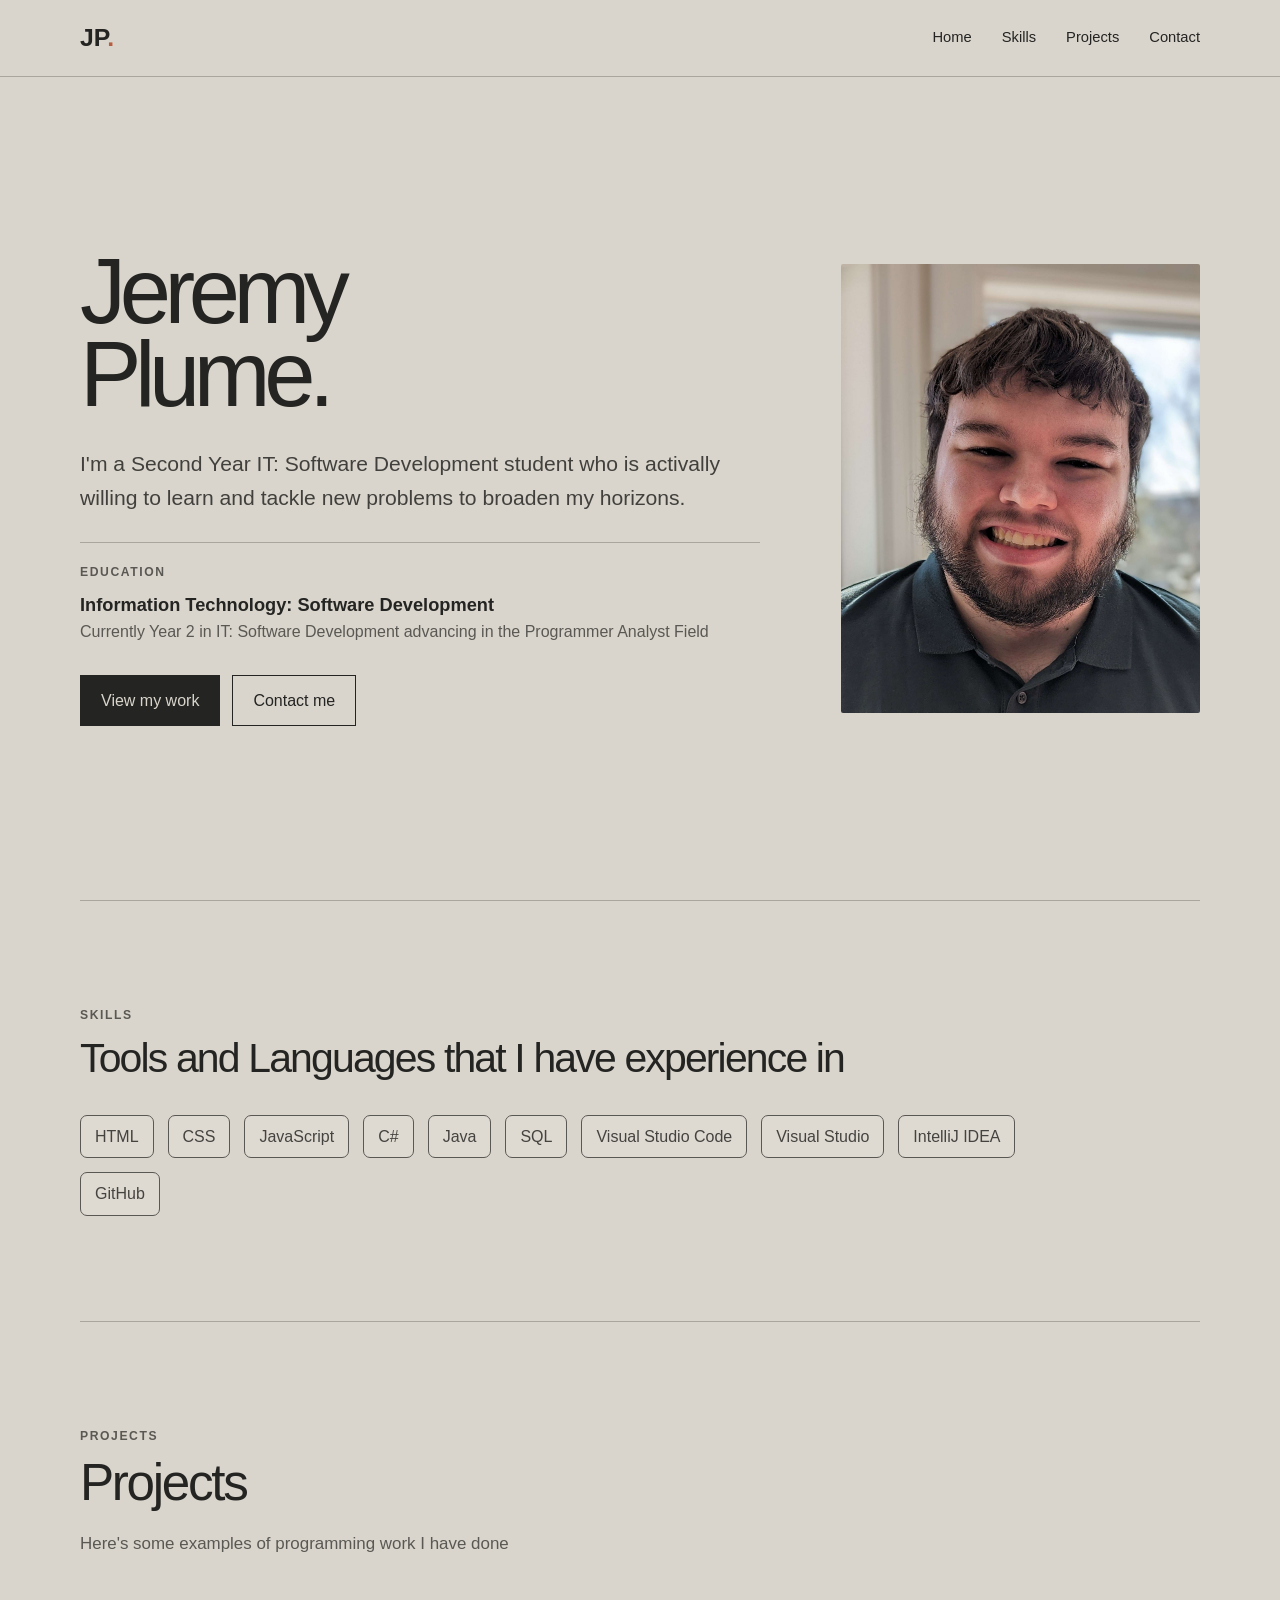
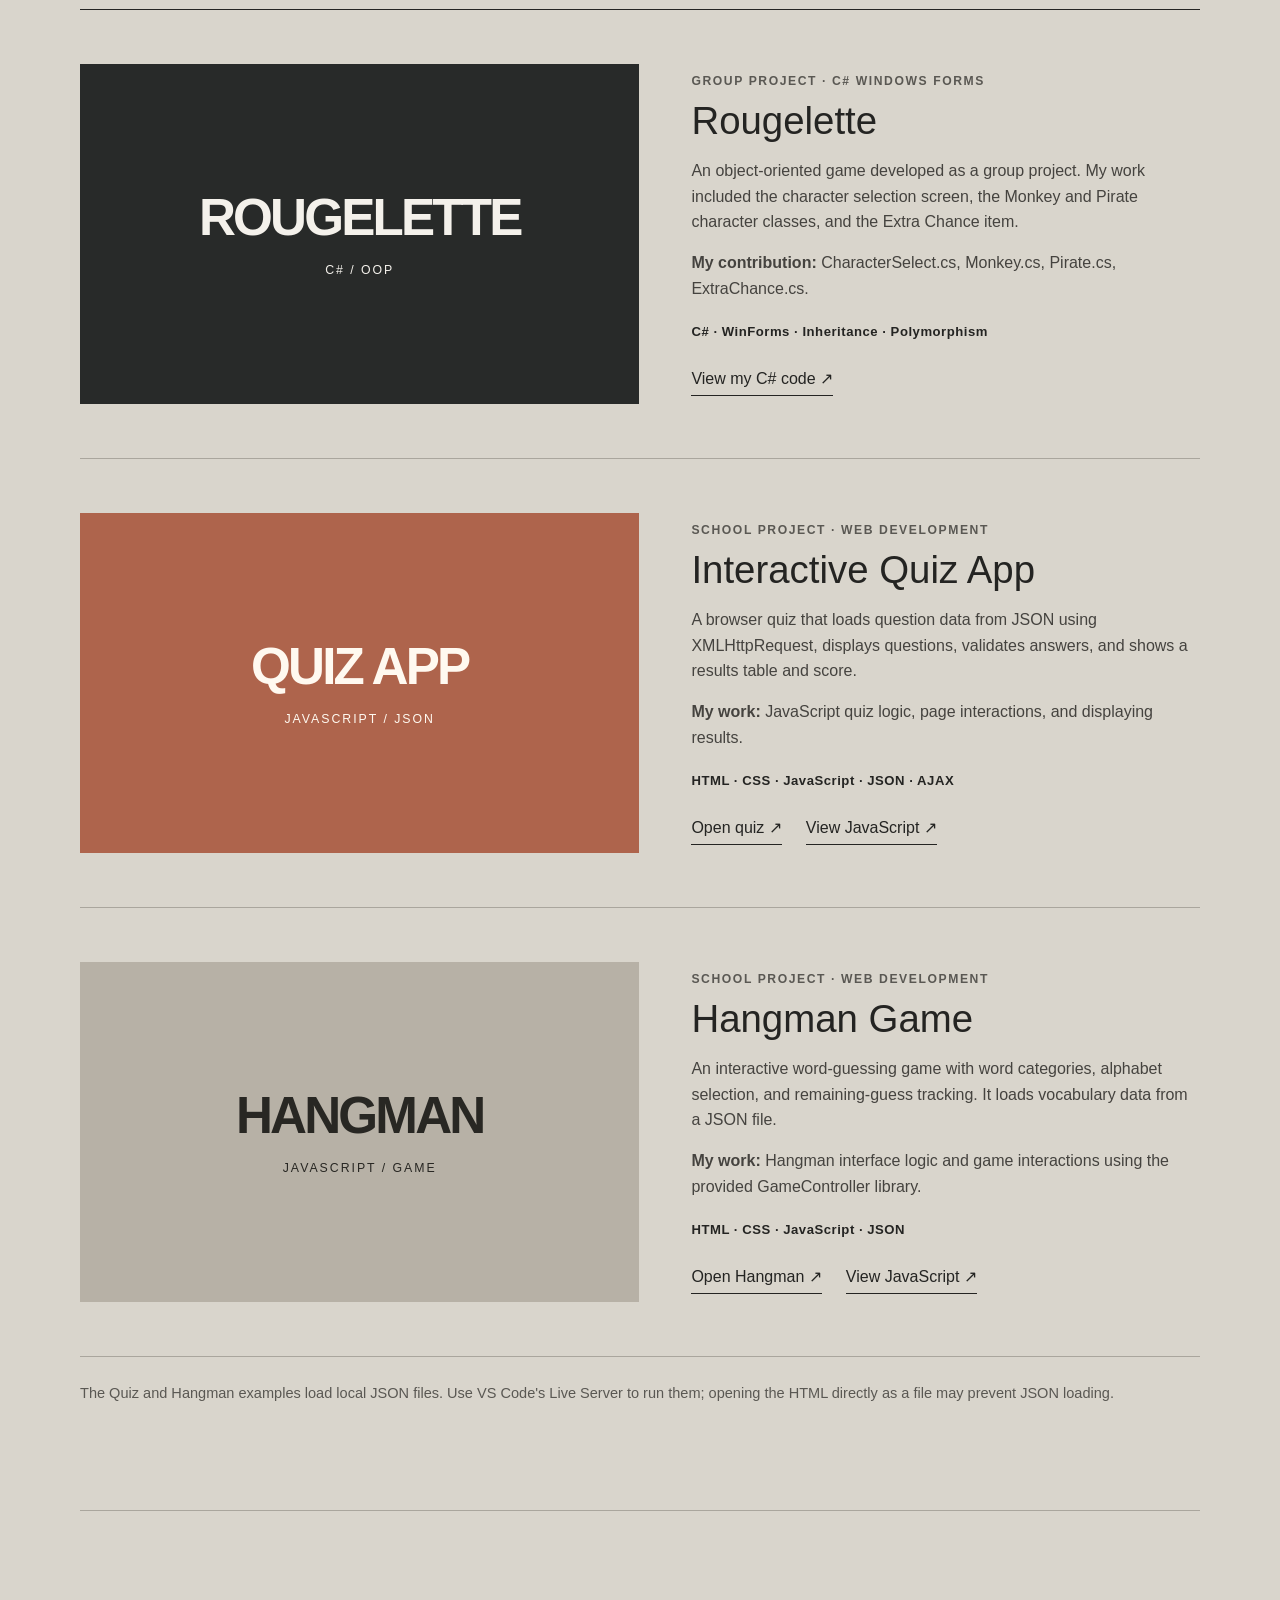
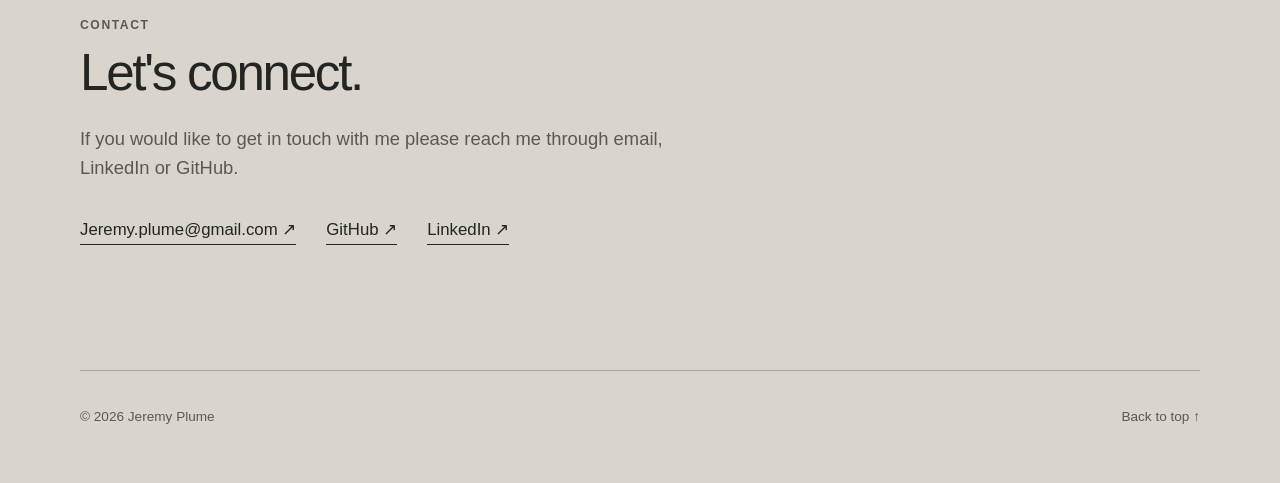
==== index.html @ 267f4048 "Add portfolio website" ====
<!DOCTYPE html>
<html lang="en">
<head>
    <meta charset="UTF-8">
    <meta name="viewport" content="width=device-width, initial-scale=1.0">
    <meta name="description" content="Jeremy Plume's software development portfolio: skills, class projects, and code examples.">
    <title>Jeremy Plume | Software Development Portfolio</title>
    <link rel="stylesheet" href="css/style.css">
</head>
<body>
    <header class="site-header">
        <nav class="navbar" aria-label="Main navigation">
            <a class="logo" href="#home">JP<span>.</span></a>
            <div class="nav-links">
                <a href="#home">Home</a>
                <a href="#skills">Skills</a>
                <a href="#projects">Projects</a>
                <a href="#contact">Contact</a>
            </div>
        </nav>
    </header>

    <main>
        <section id="home" class="hero section">
            <div class="hero-content">
                <h1>Jeremy<br>Plume.</h1>
                <p class="hero-text">I'm a Second Year IT: Software Development student who is activally willing to learn and tackle new problems to broaden my horizons. </p>
                <div class="hero-education">
                    <p class="small-heading">EDUCATION</p>
                    <p class="education-program">Information Technology: Software Development</p>
                    <p class="education-school">Currently Year 2 in IT: Software Development advancing in the Programmer Analyst Field</p>
                </div>
                <div class="hero-buttons">
                    <a class="button button-primary" href="#projects">View my work</a>
                    <a class="button button-secondary" href="#contact">Contact me</a>
                </div>
            </div>
            <div class="hero-card">
                <img class="profile-photo" src="images/jeremy-plume.jpg" alt="Portrait of Jeremy Plume" width="1312" height="1148">
            </div>
        </section>

        <section id="skills" class="section">
            <div class="section-heading skills-heading">
                <p class="eyebrow">SKILLS</p>
                <h2>Tools and Languages that I have experience in</h2>
            </div>

            <ul class="skill-tags">
                <li>HTML</li>
                <li>CSS</li>
                <li>JavaScript</li>
                <li>C#</li>
                <li>Java</li>
                <li>SQL</li>
                <li>Visual Studio Code</li>
                <li>Visual Studio</li>
                <li>IntelliJ IDEA</li>
                <li>GitHub</li>
            </ul>
        </section>

        <section id="projects" class="section">
            <div class="section-heading">
                <p class="eyebrow">PROJECTS</p>
                <h2 class="projects-title">Projects</h2>
                <p>Here's some examples of programming work I have done</p>
            </div>
            <div class="project-list">
                <article class="project-card">
                    <div class="project-image placeholder-one"><span>ROUGELETTE<span class="visual-subtitle">C# / OOP</span></span></div>
                    <div class="project-info">
                        <p class="project-type">GROUP PROJECT · C# WINDOWS FORMS</p>
                        <h3>Rougelette</h3>
                        <p>An object-oriented game developed as a group project. My work included the character selection screen, the Monkey and Pirate character classes, and the Extra Chance item.</p>
                        <p class="role"><strong>My contribution:</strong> CharacterSelect.cs, Monkey.cs, Pirate.cs, ExtraChance.cs.</p>
                        <p class="technology">C# · WinForms · Inheritance · Polymorphism</p>
                        <div class="project-links"><a href="projects/rougelette-code.html">View my C# code ↗</a></div>
                    </div>
                </article>
                <article class="project-card">
                    <div class="project-image placeholder-two"><span>QUIZ APP<span class="visual-subtitle">JAVASCRIPT / JSON</span></span></div>
                    <div class="project-info">
                        <p class="project-type">SCHOOL PROJECT · WEB DEVELOPMENT</p>
                        <h3>Interactive Quiz App</h3>
                        <p>A browser quiz that loads question data from JSON using XMLHttpRequest, displays questions, validates answers, and shows a results table and score.</p>
                        <p class="role"><strong>My work:</strong> JavaScript quiz logic, page interactions, and displaying results.</p>
                        <p class="technology">HTML · CSS · JavaScript · JSON · AJAX</p>
                        <div class="project-links"><a href="projects/quiz/index.html">Open quiz ↗</a><a href="projects/quiz/quizfilesb.js">View JavaScript ↗</a></div>
                    </div>
                </article>
                <article class="project-card">
                    <div class="project-image placeholder-three"><span>HANGMAN<span class="visual-subtitle">JAVASCRIPT / GAME</span></span></div>
                    <div class="project-info">
                        <p class="project-type">SCHOOL PROJECT · WEB DEVELOPMENT</p>
                        <h3>Hangman Game</h3>
                        <p>An interactive word-guessing game with word categories, alphabet selection, and remaining-guess tracking. It loads vocabulary data from a JSON file.</p>
                        <p class="role"><strong>My work:</strong> Hangman interface logic and game interactions using the provided GameController library.</p>
                        <p class="technology">HTML · CSS · JavaScript · JSON</p>
                        <div class="project-links"><a href="projects/hangman/index.html">Open Hangman ↗</a><a href="projects/hangman/hangman.js">View JavaScript ↗</a></div>
                    </div>
                </article>
            </div>
            <p class="project-note">The Quiz and Hangman examples load local JSON files. Use VS Code's Live Server to run them; opening the HTML directly as a file may prevent JSON loading.</p>
        </section>

        <section id="contact" class="section contact-section">
            <p class="eyebrow">CONTACT</p>
            <h2>Let's connect.</h2>
            <p class="contact-intro">If you would like to get in touch with me please reach me through email, LinkedIn or GitHub.</p>
            <div class="contact-links">
                <a href="mailto:Jeremy.plume@gmail.com">Jeremy.plume@gmail.com ↗</a>
                <a href="https://github.com/jeremyplume" target="_blank" rel="noopener noreferrer">GitHub ↗</a>
                <a href="https://www.linkedin.com/in/jeremy-plume-70a79443a/" target="_blank" rel="noopener noreferrer">LinkedIn ↗</a>
            </div>
        </section>
    </main>
    <footer><p>© 2026 Jeremy Plume</p><a href="#home">Back to top ↑</a></footer>
</body>
</html>
---- css/style.css ----
/* JEREMY PLUME PORTFOLIO - responsive CSS, organized by page section */

:root { --bg: #d9d5cc; --ink: #242422; --muted: #5a5853; --line: #aaa69d; --accent: #b75d40; }
* { box-sizing: border-box; margin: 0; padding: 0; }
html { scroll-behavior: smooth; scroll-padding-top: 85px; }
body { background: var(--bg); color: var(--ink); font-family: Arial, Helvetica, sans-serif; line-height: 1.6; }
a { color: inherit; text-decoration: none; }
a:hover { opacity: .72; }
a:focus-visible { outline: 3px solid var(--accent); outline-offset: 4px; }
.section { width: min(1120px, calc(100% - 48px)); margin: 0 auto; padding: 105px 0; border-bottom: 1px solid var(--line); }
.eyebrow, .small-heading, .project-type { color: var(--muted); font-size: .76rem; font-weight: 700; letter-spacing: .13em; }
.section-heading { max-width: 730px; margin-bottom: 52px; }
.section-heading h2, .contact-section h2 { margin: 10px 0 20px; font-size: clamp(2.15rem, 4.5vw, 4rem); font-weight: 500; letter-spacing: -.045em; line-height: 1.05; }
.section-heading > p:last-child { max-width: 610px; color: var(--muted); font-size: 1.06rem; }
.section-heading .projects-title { font-size: clamp(2.4rem, 4vw, 3.6rem); }
/* Flexbox navigation */
.site-header { position: sticky; top: 0; z-index: 10; background: rgba(217, 213, 204, .97); border-bottom: 1px solid var(--line); }
.navbar { width: min(1120px, calc(100% - 48px)); min-height: 76px; margin: 0 auto; display: flex; align-items: center; justify-content: space-between; gap: 18px; }
.logo { font-size: 1.55rem; font-weight: 700; white-space: nowrap; }
.logo span { color: var(--accent); }
.nav-links { display: flex; flex-wrap: wrap; gap: clamp(12px, 2.5vw, 30px); }
.nav-links a { font-size: .92rem; }
/* Grid hero: name and photo side by side on wide screens */
.hero { min-height: calc(100vh - 76px); display: grid; grid-template-columns: minmax(0, 1.55fr) minmax(240px, .8fr); gap: clamp(28px, 5vw, 80px); align-items: center; }
.hero h1 { margin: 0 0 30px; font-size: clamp(3.8rem, 7.2vw, 6.6rem); font-weight: 500; letter-spacing: -.07em; line-height: .9; }
.hero-text { max-width: 690px; color: #41403c; font-size: clamp(1.07rem, 1.7vw, 1.32rem); }
.hero-education { max-width: 680px; margin-top: 28px; padding-top: 20px; border-top: 1px solid var(--line); }
.education-program { margin-top: 7px; font-size: 1.14rem; font-weight: 700; }
.education-school { color: var(--muted); }
.hero-buttons { display: flex; flex-wrap: wrap; gap: 12px; margin-top: 30px; }
.button { display: inline-block; padding: 12px 20px; border: 1px solid var(--ink); transition: transform .2s ease; }
.button:hover { transform: translateY(-2px); opacity: 1; }
.button-primary { background: var(--ink); color: var(--bg); }
.hero-card { width: 100%; }
/* Responsive image: no stretched face; portrait crop */
.profile-photo { display: block; width: 100%; height: auto; aspect-ratio: 4 / 5; object-fit: cover; object-position: center center; border-radius: 2px; }
/* Skills are displayed as individual outlined tags */
.skills-heading { max-width: 900px; margin-bottom: 32px; }
.skills-heading h2 { max-width: 900px; font-size: clamp(1.8rem, 3.2vw, 2.8rem); line-height: 1.15; }
.skill-tags { display: flex; flex-wrap: wrap; gap: 14px; list-style: none; max-width: 950px; }
.skill-tags li { padding: 8px 14px; border: 1px solid var(--muted); border-radius: 7px; color: #45433f; font-size: 1rem; background: rgba(255, 255, 255, .12); }

/* Project cards use a two-column CSS grid */
.project-list { border-top: 1px solid var(--ink); }
.project-card { display: grid; grid-template-columns: minmax(0, 1.1fr) minmax(0, 1fr); gap: 52px; padding: 54px 0; border-bottom: 1px solid var(--line); }
.project-image { min-height: 340px; display: grid; place-items: center; padding: 22px; text-align: center; }
.project-image > span { font-size: clamp(2rem, 4vw, 3.5rem); line-height: 1.1; font-weight: 700; letter-spacing: -.055em; }
.visual-subtitle { display: block; margin-top: 18px; font-size: .77rem; font-weight: 500; letter-spacing: .16em; }
.placeholder-one { background: #282a29; color: #f4f1eb; }
.placeholder-two { background: #ae644c; color: #fff9f0; }
.placeholder-three { background: #b7b1a6; color: #282723; }
.project-info { align-self: center; }
.project-info h3 { margin: 8px 0 17px; font-size: clamp(1.9rem, 3vw, 2.7rem); font-weight: 500; line-height: 1.08; }
.project-info > p:not(.project-type):not(.technology) { color: #45433f; }
.role { margin-top: 15px; }
.technology { margin-top: 20px; font-size: .82rem; font-weight: 700; letter-spacing: .04em; }
.project-links, .source-links { display: flex; flex-wrap: wrap; gap: 12px 24px; margin-top: 24px; }
.project-links a, .source-links a { border-bottom: 1px solid var(--ink); padding-bottom: 3px; }
.project-note { color: var(--muted); font-size: .91rem; margin-top: 25px; }
/* Contact and footer */
.contact-section { padding-bottom: 125px; }
.contact-section h2 { font-size: clamp(2.2rem, 4vw, 3.8rem); }
.contact-intro { max-width: 600px; margin: 24px 0 35px; color: var(--muted); font-size: 1.15rem; }
.contact-links { display: flex; flex-wrap: wrap; gap: 14px 30px; }
.contact-links a { font-size: 1.05rem; border-bottom: 1px solid var(--ink); overflow-wrap: anywhere; }
footer { width: min(1120px, calc(100% - 48px)); margin: 0 auto; padding: 35px 0 55px; display: flex; justify-content: space-between; gap: 20px; color: var(--muted); font-size: .85rem; }
/* C# source code viewer */
.code-page h1 { font-size: clamp(3rem, 7vw, 5rem); font-weight: 500; letter-spacing: -.05em; }
.code-description { max-width: 760px; margin-top: 16px; }
.code-block { margin-top: 32px; padding: 25px; background: #272827; color: #f2eee6; border-radius: 4px; overflow-x: auto; font-size: .84rem; line-height: 1.55; tab-size: 4; }
/* Media queries: tablet widths */
@media (max-width: 850px) {
  .hero { min-height: auto; grid-template-columns: 1fr; gap: 40px; }
  .hero-card { max-width: 400px; }
  .project-card { grid-template-columns: 1fr; gap: 28px; }
}
/* Media queries: phone widths */
@media (max-width: 600px) {
  .section, .navbar, footer { width: calc(100% - 32px); }
  .section { padding: 75px 0; }
  .navbar { min-height: 68px; }
  .nav-links { gap: 12px; }
  .nav-links a { font-size: .8rem; }
  .nav-links a:first-child { display: none; }
  .hero h1 { font-size: clamp(3.5rem, 15vw, 5.2rem); }
  .project-image { min-height: 245px; }
  .contact-links { flex-direction: column; align-items: flex-start; }
  footer { flex-direction: column; }
}
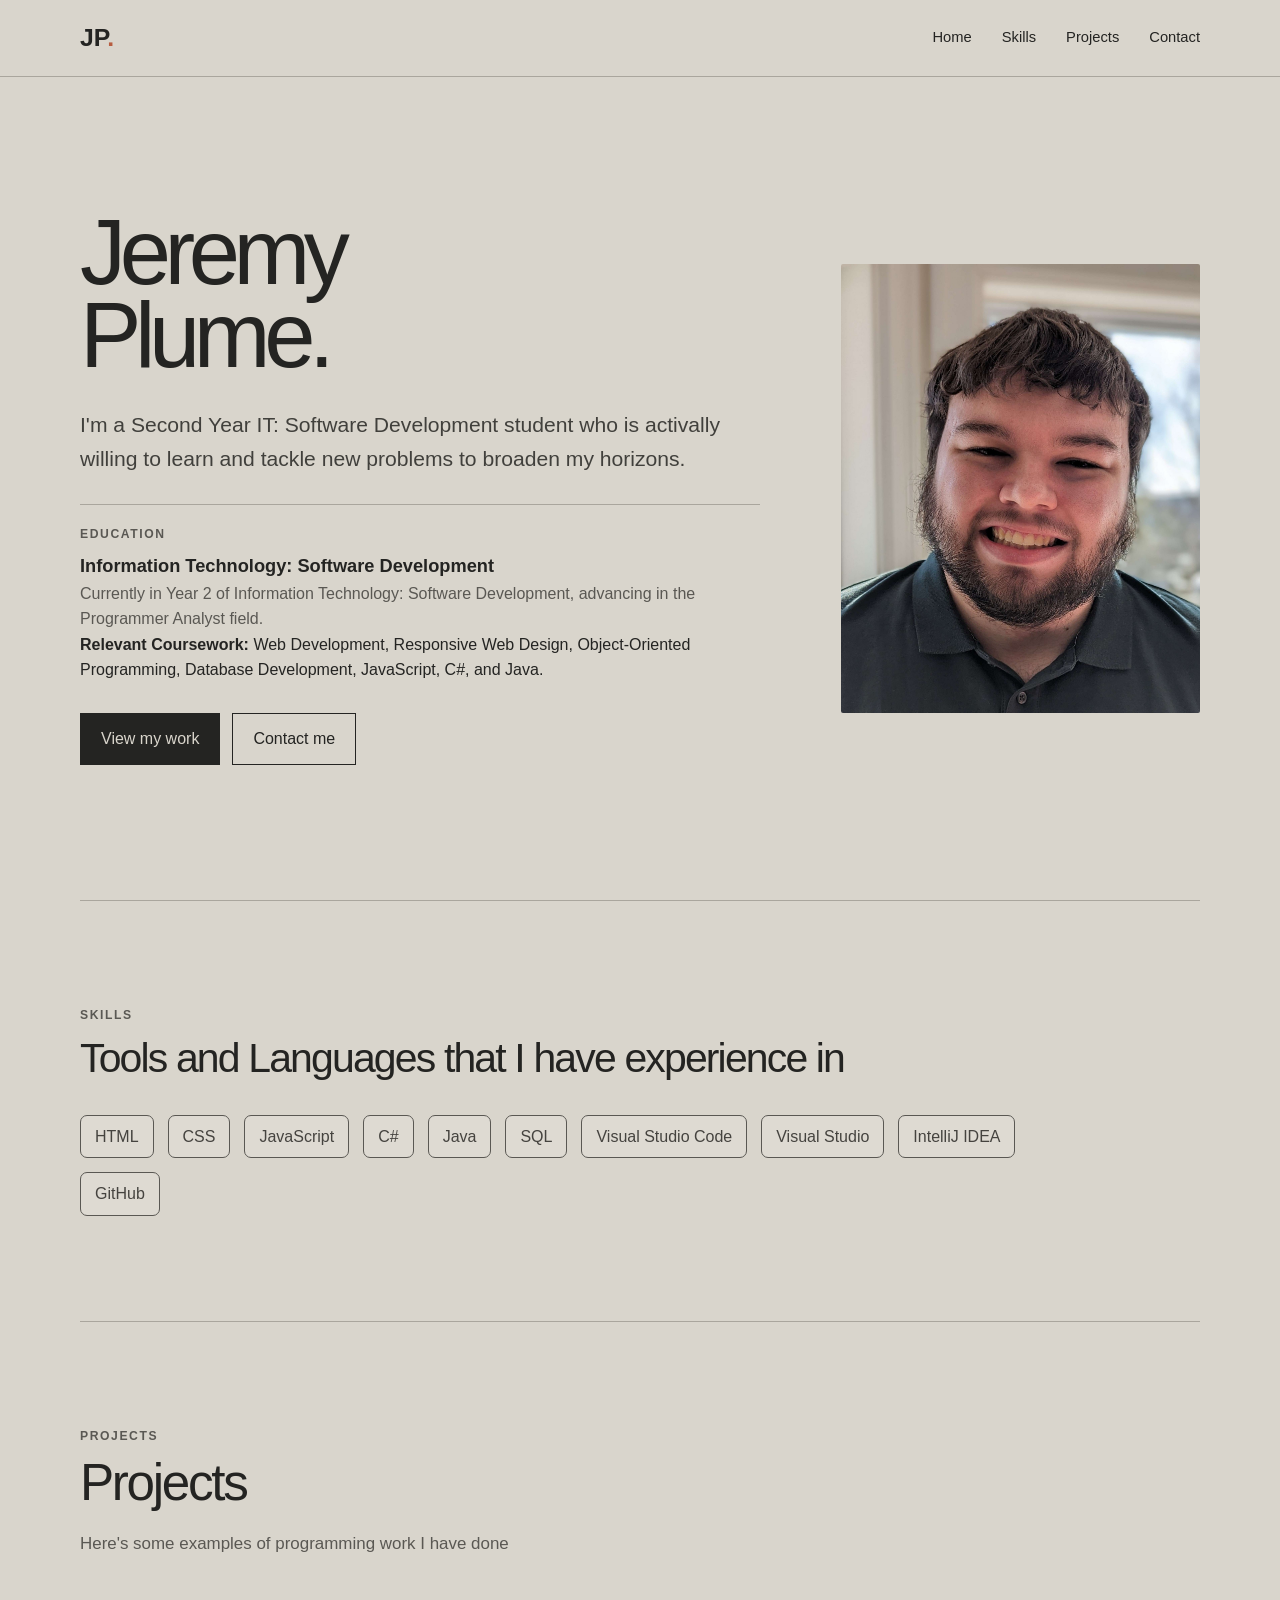
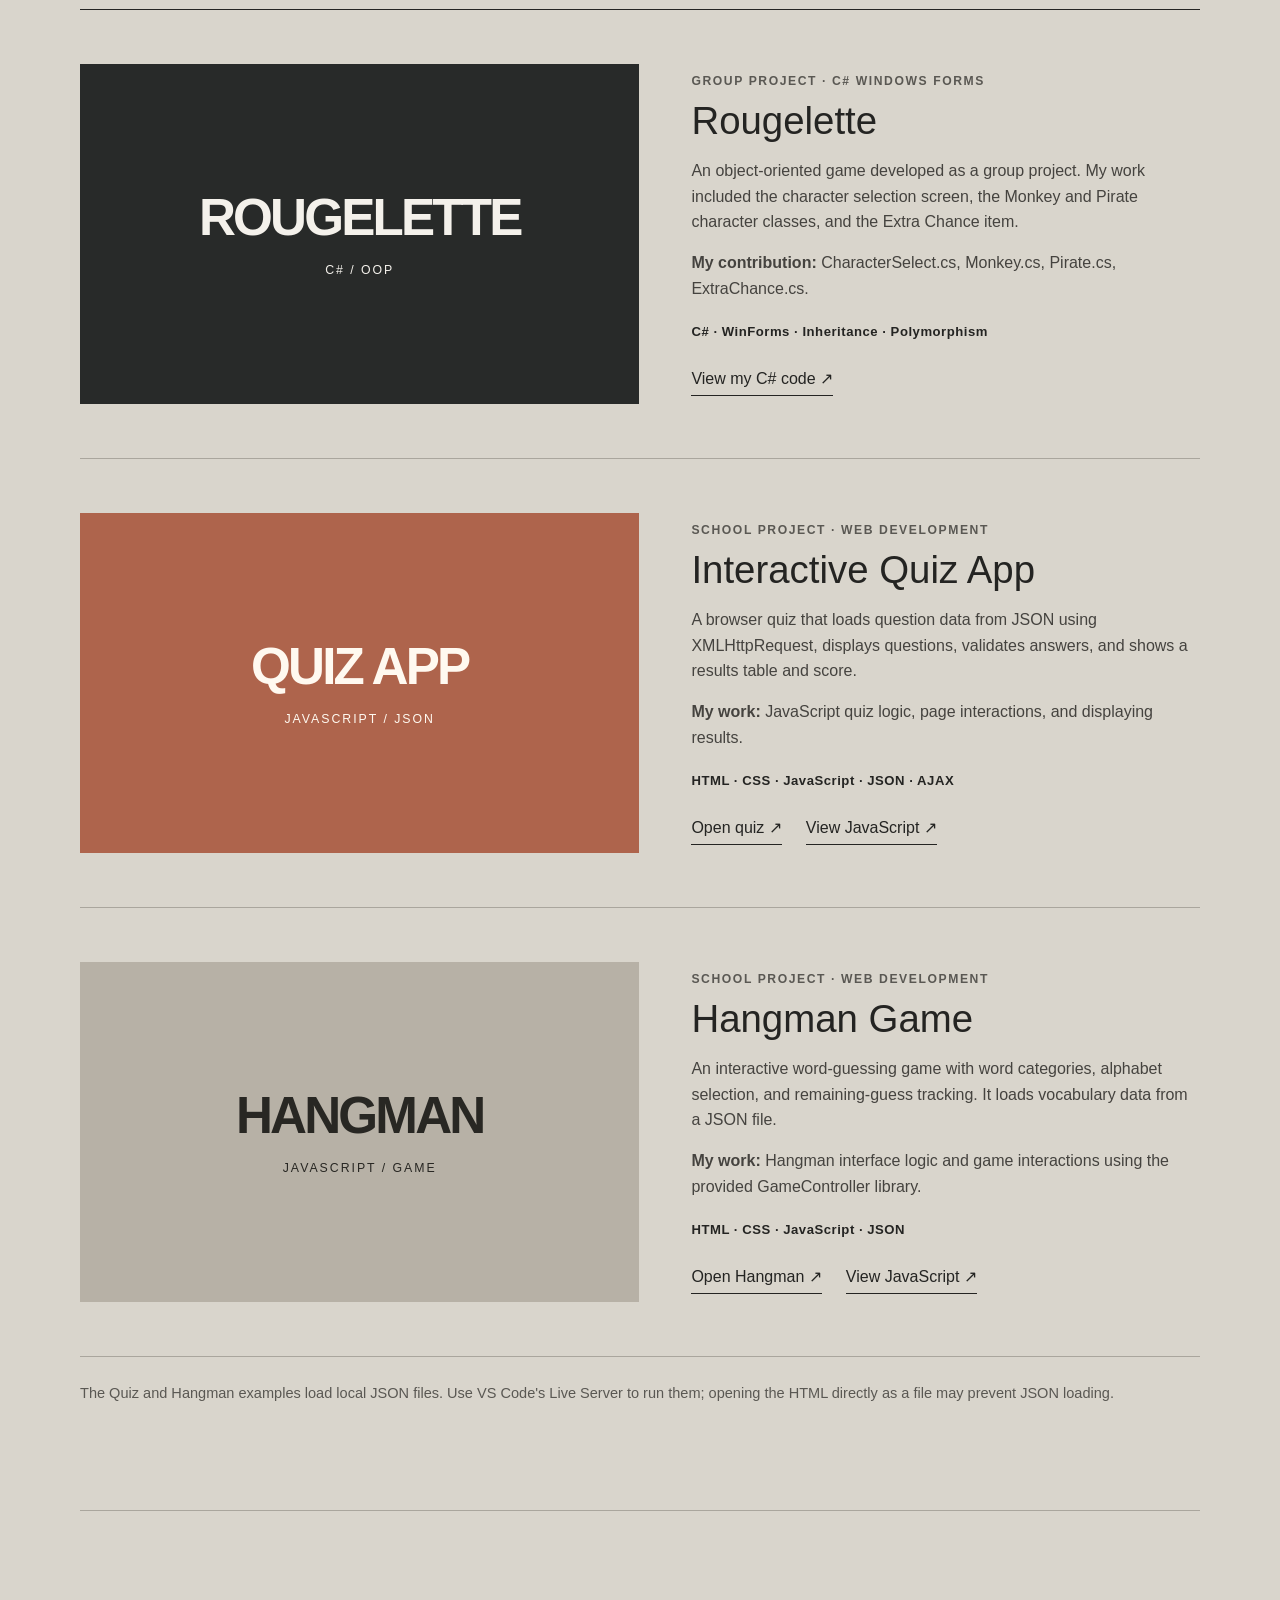
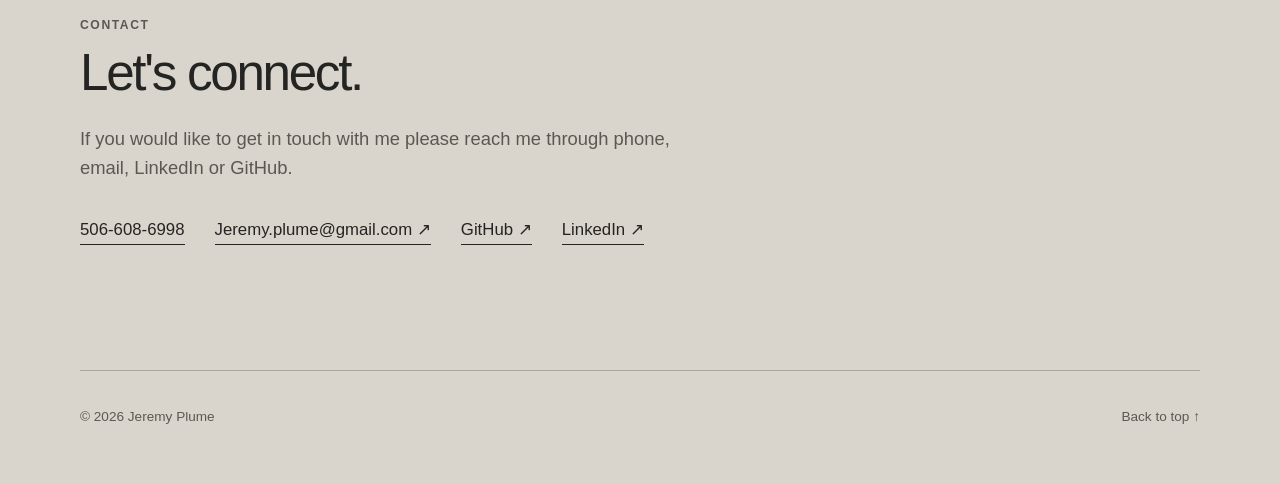
==== commit afcebd5a: "Updated Index.html Updated index.html for more information required for portfolio" ====
--- a/index.html
+++ b/index.html
@@ -3,7 +3,7 @@
 <head>
     <meta charset="UTF-8">
     <meta name="viewport" content="width=device-width, initial-scale=1.0">
-    <meta name="description" content="Jeremy Plume's software development portfolio: skills, class projects, and code examples.">
+    <meta name="description" content="Portfolio of Jeremy Plume, an Information Technology: Software Development student showcasing programming projects, technical skills, education, and development experience.">
     <title>Jeremy Plume | Software Development Portfolio</title>
     <link rel="stylesheet" href="css/style.css">
 </head>
@@ -28,7 +28,15 @@
                 <div class="hero-education">
                     <p class="small-heading">EDUCATION</p>
                     <p class="education-program">Information Technology: Software Development</p>
-                    <p class="education-school">Currently Year 2 in IT: Software Development advancing in the Programmer Analyst Field</p>
+                    <p class="education-school">
+                        Currently in Year 2 of Information Technology: Software Development,
+                        advancing in the Programmer Analyst field.
+                    </p>
+                    <p class="education-coursework">
+                        <strong>Relevant Coursework:</strong>
+                        Web Development, Responsive Web Design, Object-Oriented Programming,
+                        Database Development, JavaScript, C#, and Java.
+                    </p>
                 </div>
                 <div class="hero-buttons">
                     <a class="button button-primary" href="#projects">View my work</a>
@@ -107,8 +115,9 @@
         <section id="contact" class="section contact-section">
             <p class="eyebrow">CONTACT</p>
             <h2>Let's connect.</h2>
-            <p class="contact-intro">If you would like to get in touch with me please reach me through email, LinkedIn or GitHub.</p>
+            <p class="contact-intro">If you would like to get in touch with me please reach me through phone, email, LinkedIn or GitHub.</p>
             <div class="contact-links">
+                <a href="tel:506-608-6998">506-608-6998</a>
                 <a href="mailto:Jeremy.plume@gmail.com">Jeremy.plume@gmail.com ↗</a>
                 <a href="https://github.com/jeremyplume" target="_blank" rel="noopener noreferrer">GitHub ↗</a>
                 <a href="https://www.linkedin.com/in/jeremy-plume-70a79443a/" target="_blank" rel="noopener noreferrer">LinkedIn ↗</a>
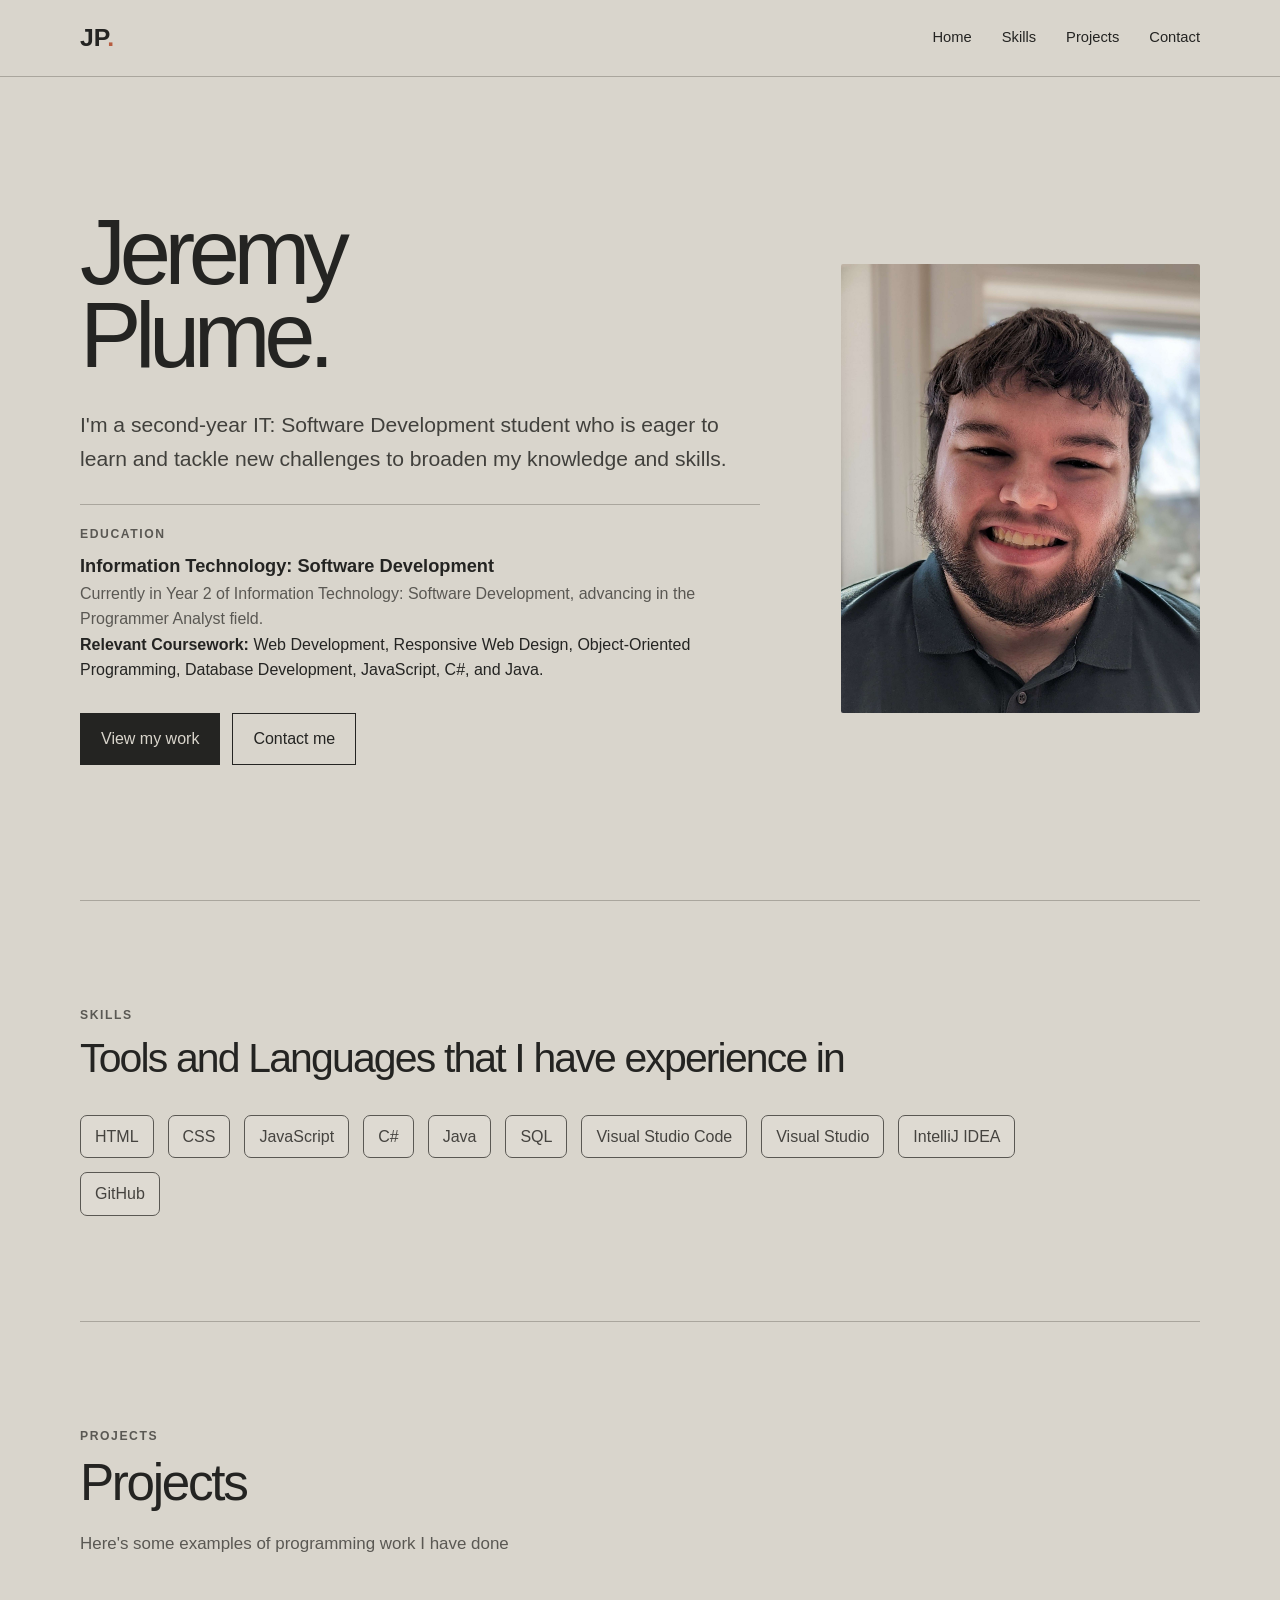
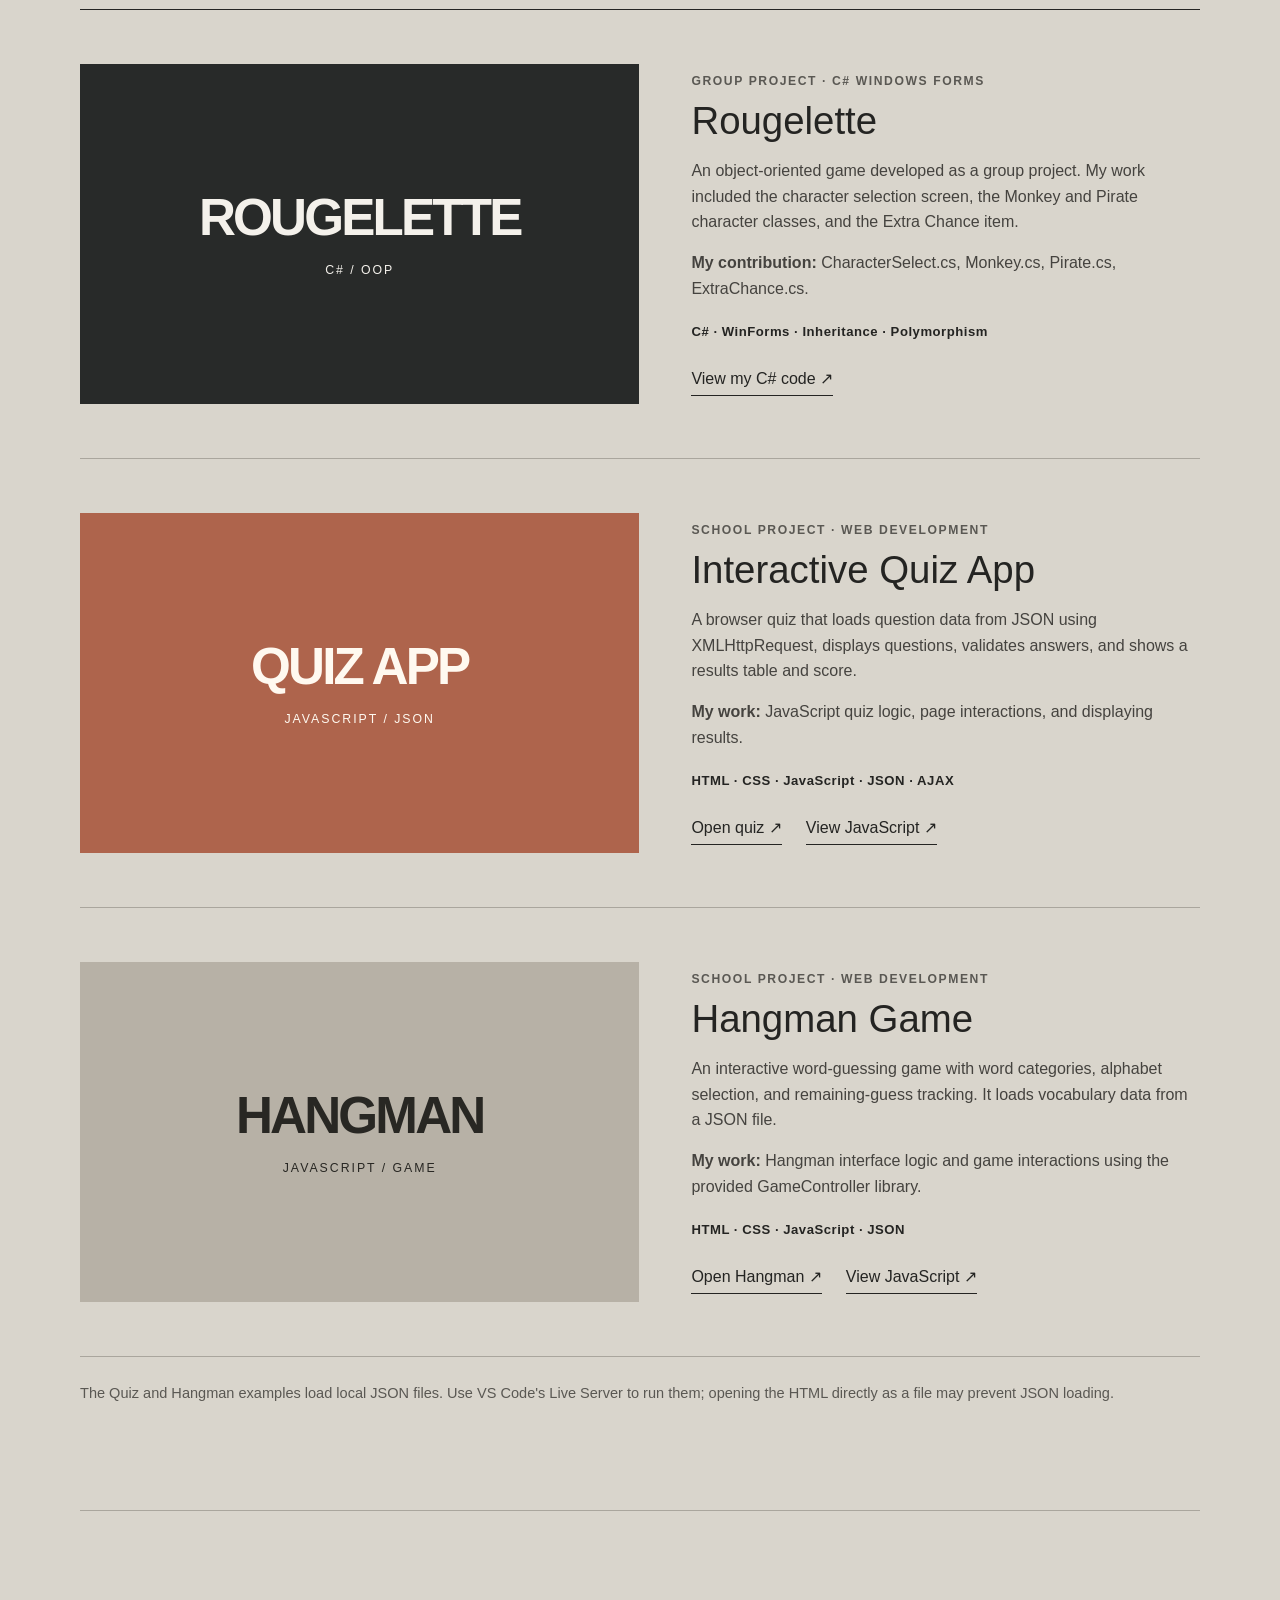
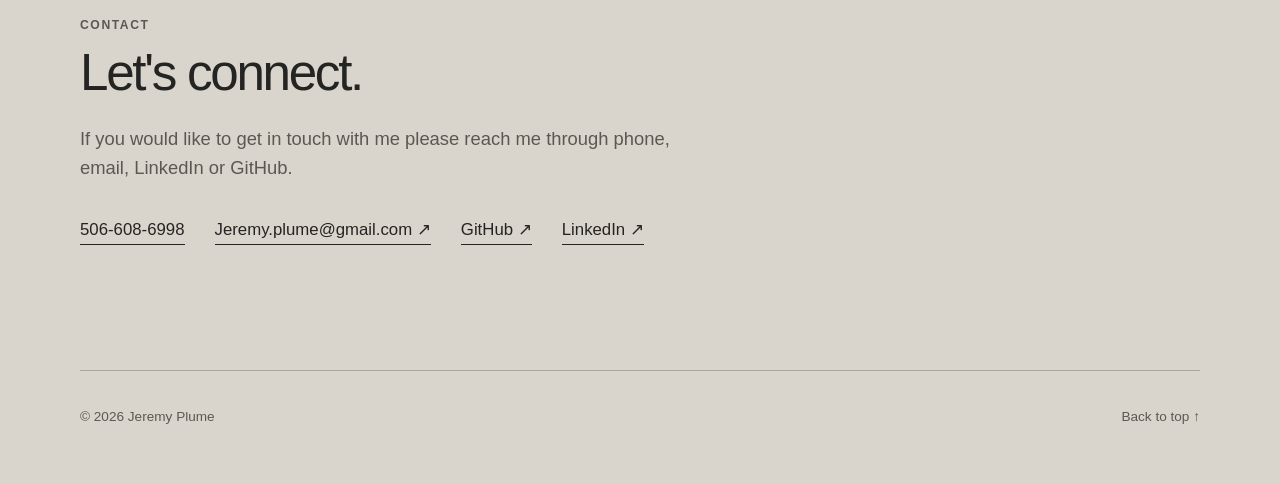
==== commit 6707a29c: "Spelling correction" ====
--- a/index.html
+++ b/index.html
@@ -24,7 +24,7 @@
         <section id="home" class="hero section">
             <div class="hero-content">
                 <h1>Jeremy<br>Plume.</h1>
-                <p class="hero-text">I'm a Second Year IT: Software Development student who is activally willing to learn and tackle new problems to broaden my horizons. </p>
+                <p class="hero-text">I'm a second-year IT: Software Development student who is eager to learn and tackle new challenges to broaden my knowledge and skills. </p>
                 <div class="hero-education">
                     <p class="small-heading">EDUCATION</p>
                     <p class="education-program">Information Technology: Software Development</p>
